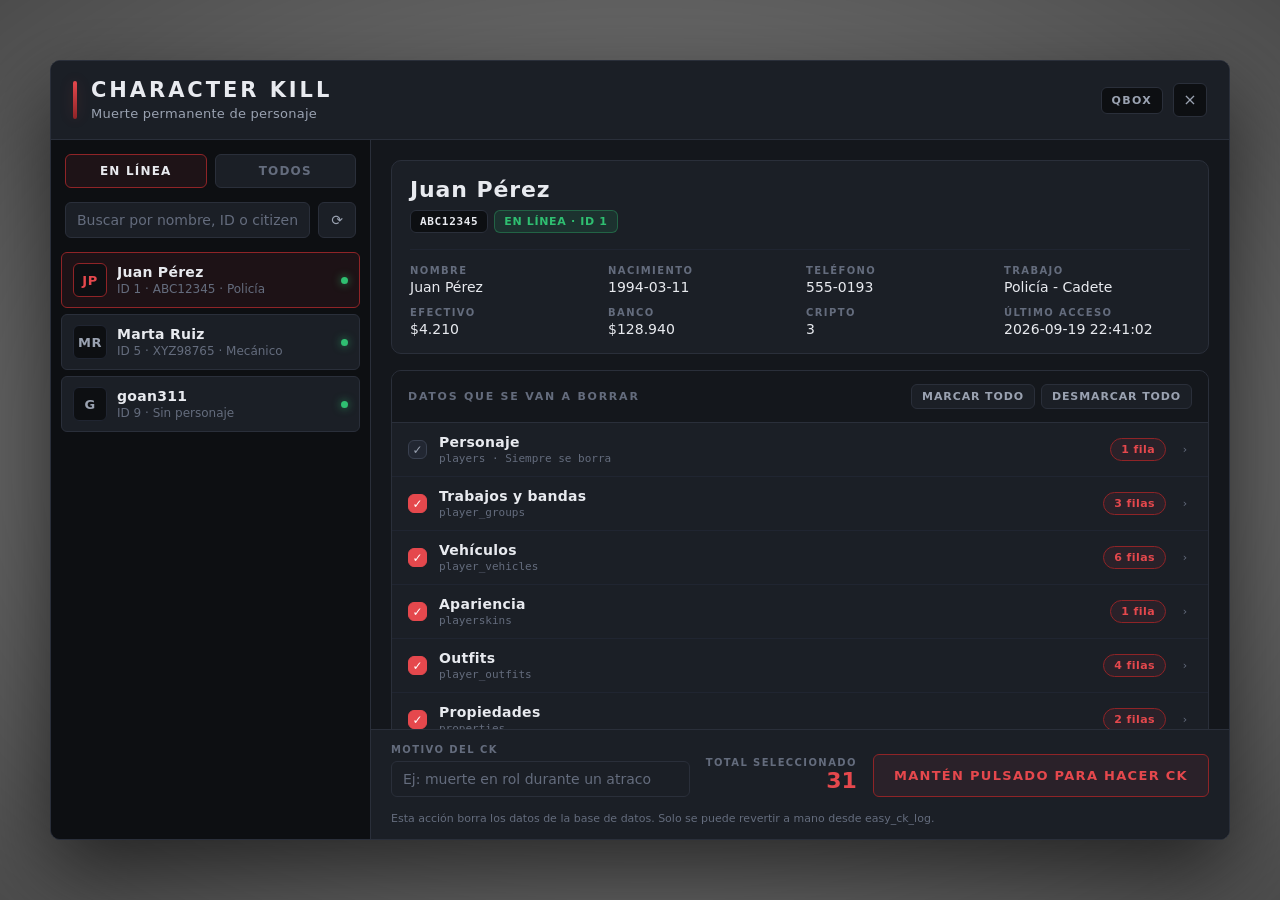
==== tools/demo.html @ 2320523f "scroll" ====
<!DOCTYPE html>
<html lang="es">
<head>
<meta charset="utf-8">
<title>easy-ck · demo</title>
<link rel="stylesheet" href="../html/style.css">
</head>
<body>
<!-- Demo de la interfaz para ajustar el diseño sin levantar el servidor.
     Carga el html/style.css y el html/app.js de verdad y les envía datos de ejemplo.

     El navegador no deja leer archivos con file://, así que se sirve la carpeta:
       python3 -m http.server 8000
     y se abre http://localhost:8000/tools/demo.html -->
<div id="host"></div>

<script>
// Carga el cuerpo real de html/index.html dentro de esta página.
fetch('../html/index.html')
    .then((response) => response.text())
    .then((html) => {
        const doc = new DOMParser().parseFromString(html, 'text/html');
        document.getElementById('host').innerHTML = doc.getElementById('app').outerHTML;
        document.getElementById('app').classList.add('hidden');

        const script = document.createElement('script');
        script.src = '../html/app.js';
        script.onload = start;
        document.body.appendChild(script);
    });

const LOCALE = {
    title: 'Character Kill', subtitle: 'Muerte permanente de personaje',
    tab_online: 'En línea', tab_all: 'Todos', search: 'Buscar por nombre, ID o citizenid...',
    search_all: 'Buscar por nombre o citizenid...', load_more: 'Cargar más',
    no_players: 'No hay jugadores conectados', no_results: 'Ningún personaje coincide con la búsqueda',
    no_char: 'Sin personaje', empty_title: 'Selecciona un jugador',
    empty_text: 'Elige a alguien de la lista o busca un personaje desconectado para ver todo lo que se va a borrar.',
    loading: 'Cargando...', data: 'Datos que se van a borrar', select_all: 'Marcar todo',
    select_none: 'Desmarcar todo', locked: 'Siempre se borra', rows: 'filas', row: 'fila',
    empty_table: 'Sin datos', more_rows: 'y %s filas más', soft_delete: 'Se marcará como borrado',
    total: 'Total seleccionado', reason: 'Motivo del CK', reason_ph: 'Ej: muerte en rol durante un atraco',
    reason_req: 'Obligatorio', kill: 'Mantén pulsado para hacer CK', killing: 'Ejecutando CK...',
    close: 'Cerrar', status_online: 'En línea', status_offline: 'Desconectado',
    nothing_selected: 'No has seleccionado ninguna tabla.',
    irreversible: 'Esta acción borra los datos de la base de datos. Solo se puede revertir a mano desde easy_ck_log.',
    f_name: 'Nombre', f_birth: 'Nacimiento', f_phone: 'Teléfono', f_job: 'Trabajo',
    f_gang: 'Banda', f_cash: 'Efectivo', f_bank: 'Banco', f_crypto: 'Cripto', f_last_seen: 'Último acceso',
};

function table(name, label, count, columns, rows, extra) {
    return Object.assign({ table: name, label, count, columns, rows, mode: 'delete', locked: false, selected: true }, extra || {});
}

function start() {
    window.postMessage({ action: 'open', data: {
        locale: LOCALE, framework: 'qbox', requireReason: false,
        players: [
            { id: 1, steam: 'jaiminator21', charId: 'ABC12345', name: 'Juan Pérez', job: 'Policía' },
            { id: 5, steam: 'Piquito2310', charId: 'XYZ98765', name: 'Marta Ruiz', job: 'Mecánico' },
            { id: 9, steam: 'goan311', charId: null, name: null, job: null },
        ],
    } }, '*');

    setTimeout(() => window.postMessage({ action: 'preview', data: {
        charId: 'ABC12345', name: 'Juan Pérez', online: 1, framework: 'qbox',
        summary: [
            { key: 'f_name', value: 'Juan Pérez' }, { key: 'f_birth', value: '1994-03-11' },
            { key: 'f_phone', value: '555-0193' }, { key: 'f_job', value: 'Policía - Cadete' },
            { key: 'f_cash', value: '$4.210' }, { key: 'f_bank', value: '$128.940' },
            { key: 'f_crypto', value: '3' }, { key: 'f_last_seen', value: '2026-09-19 22:41:02' },
        ],
        tables: [
            table('players', 'Personaje', 1, ['citizenid', 'name', 'money'],
                [['ABC12345', 'jaiminator21', '{"cash":4210,"bank":128940}']], { locked: true }),
            table('player_groups', 'Trabajos y bandas', 3, ['group', 'type', 'grade'],
                [['police', 'job', '0'], ['vagos', 'gang', '2'], ['unemployed', 'job', '0']]),
            table('player_vehicles', 'Vehículos', 6, ['plate', 'vehicle', 'garage', 'state'],
                [['ABC 123', 'sultan', 'legionsquare', '1'], ['DEF 456', 'kuruma', 'pillboxgarage', '0'],
                 ['GHI 789', 'dominator', 'legionsquare', '1'], ['JKL 012', 'blista', 'impound', '2'],
                 ['MNO 345', 'faggio', 'legionsquare', '1']]),
            table('playerskins', 'Apariencia', 1, ['model'], [['mp_m_freemode_01']]),
            table('player_outfits', 'Outfits', 4, ['outfitname', 'model'],
                [['Uniforme', 'mp_m_freemode_01'], ['Playa', 'mp_m_freemode_01'],
                 ['Traje', 'mp_m_freemode_01'], ['Gimnasio', 'mp_m_freemode_01']]),
            table('properties', 'Propiedades', 2, ['id', 'name'], [['12', 'Mirror Park 4'], ['31', 'Trastero']]),
            table('phone_messages', 'Mensajes', 184, ['number'], [['555-0101'], ['555-0102'], ['555-0103']], { selected: false }),
            table('player_contacts', 'Contactos', 42, ['name', 'number'],
                [['Marta', '555-0102'], ['Taller', '555-0177']], { selected: false }),
            table('phone_invoices', 'Facturas', 9, ['amount', 'society'], [['1200', 'mechanic']]),
            table('crypto_transactions', 'Cripto', 5, ['title', 'message'], [['Compra', '+2 QBit']]),
        ],
    } }, '*'), 60);
}
</script>
</body>
</html>
---- html/style.css ----
/* 21-easyck --------------------------------------------------------------
   Misma linea grafica que 21-hud y 21-garages: grafito, linea de 1px,
   titulos en versalitas, barrita de acento en la cabecera y el acento
   marcando lo activo. Aqui el acento es rojo porque todo lo que hace este
   panel es destructivo.
------------------------------------------------------------------------ */

:root {
    --bg-deep:    #0d0f12;
    --bg-panel:   #14171c;
    --bg-raised:  #1b1f26;
    --bg-hover:   #222732;
    --line:       #2a2f3a;
    --line-soft:  #202531;

    --text:       #e8eaef;
    --dim:        #9aa2b1;
    --faint:      #646c7d;

    --accent:      #e5484d;
    --accent-dim:  #8f2427;
    --accent-lift: #f26b70;
    --accent-glow: rgba(229, 72, 77, .18);
    --accent-tint: rgba(229, 72, 77, .08);

    --good:      #2fbf71;
    --good-soft: rgba(47, 191, 113, .12);
    --warn:      #d8a341;
    --warn-soft: rgba(216, 163, 65, .12);

    --radius:    10px;
    --radius-sm: 6px;
    --font: 'Rajdhani', 'Segoe UI Semibold', 'Segoe UI', system-ui, -apple-system, sans-serif;
}

* { box-sizing: border-box; margin: 0; padding: 0; }

body {
    font-family: var(--font);
    color: var(--text);
    background: transparent;
    height: 100vh;
    overflow: hidden;
    user-select: none;
}

.hidden { display: none !important; }

#app {
    position: fixed;
    inset: 0;
    display: grid;
    place-items: center;
    background: radial-gradient(ellipse at center, rgba(0, 0, 0, .45) 0%, rgba(0, 0, 0, .7) 100%);
}

.panel {
    width: min(1180px, 93vw);
    height: min(780px, 88vh);
    display: flex;
    flex-direction: column;
    background: var(--bg-panel);
    border: 1px solid var(--line);
    border-radius: var(--radius);
    box-shadow: 0 32px 80px rgba(0, 0, 0, .6);
    overflow: hidden;
    animation: panelRise .22s cubic-bezier(.2, .8, .3, 1);
}

@keyframes panelRise {
    from { opacity: 0; transform: translateY(12px); }
    to   { opacity: 1; transform: none; }
}

/* ── Cabecera ────────────────────────────────────────────────────────── */

.panel-head {
    display: flex;
    align-items: center;
    justify-content: space-between;
    gap: 20px;
    padding: 18px 22px;
    background: var(--bg-raised);
    border-bottom: 1px solid var(--line);
}

.brand { position: relative; padding-left: 18px; }

.brand::before {
    content: '';
    position: absolute;
    left: 0;
    top: 2px;
    width: 4px;
    height: 38px;
    border-radius: 2px;
    background: linear-gradient(180deg, var(--accent), var(--accent-dim));
    box-shadow: 0 0 14px var(--accent-glow);
}

.brand h1 {
    font-size: 21px;
    font-weight: 700;
    letter-spacing: .14em;
    text-transform: uppercase;
    line-height: 1.1;
}

.brand p { margin-top: 4px; font-size: 13px; color: var(--dim); letter-spacing: .02em; }

.head-right { display: flex; align-items: center; gap: 10px; }

.badge {
    font-size: 11px;
    font-weight: 700;
    text-transform: uppercase;
    letter-spacing: .12em;
    color: var(--dim);
    background: var(--bg-deep);
    border: 1px solid var(--line);
    padding: 6px 10px;
    border-radius: var(--radius-sm);
}

.icon-btn {
    width: 34px;
    height: 34px;
    flex: none;
    border: 1px solid var(--line);
    border-radius: var(--radius-sm);
    background: var(--bg-deep);
    color: var(--dim);
    font-size: 16px;
    line-height: 1;
    font-family: inherit;
    cursor: pointer;
    transition: background .15s ease, border-color .15s ease, color .15s ease;
}

.icon-btn:hover { background: var(--accent); border-color: var(--accent); color: #fff; }

/* ── Cuerpo ──────────────────────────────────────────────────────────── */

.panel-body {
    flex: 1;
    display: grid;
    grid-template-columns: 320px 1fr;
    min-height: 0;
}

/* ── Barra lateral ───────────────────────────────────────────────────── */

.sidebar {
    display: flex;
    flex-direction: column;
    min-height: 0;
    background: var(--bg-deep);
    border-right: 1px solid var(--line);
}

.tabs { display: flex; flex: none; gap: 8px; padding: 14px 14px 0; }

.tab {
    flex: 1;
    padding: 9px;
    font-family: inherit;
    font-size: 12px;
    font-weight: 700;
    letter-spacing: .1em;
    text-transform: uppercase;
    color: var(--faint);
    background: var(--bg-raised);
    border: 1px solid var(--line);
    border-radius: var(--radius-sm);
    cursor: pointer;
    transition: background .16s ease, border-color .16s ease, color .16s ease;
}

.tab:hover { background: var(--bg-hover); color: var(--text); }
.tab.active { background: var(--accent-tint); border-color: var(--accent-dim); color: var(--text); }

.search { display: flex; flex: none; gap: 8px; padding: 14px; }

.search input,
.reason-wrap input {
    flex: 1;
    min-width: 0;
    background: var(--bg-raised);
    border: 1px solid var(--line);
    border-radius: var(--radius-sm);
    padding: 9px 11px;
    color: var(--text);
    font-family: inherit;
    font-size: 14px;
    outline: none;
    transition: border-color .15s ease;
}

.search input:focus,
.reason-wrap input:focus { border-color: var(--accent-dim); }
.search input::placeholder,
.reason-wrap input::placeholder { color: var(--faint); }

.ghost-btn {
    font-family: inherit;
    font-size: 14px;
    color: var(--dim);
    background: var(--bg-raised);
    border: 1px solid var(--line);
    border-radius: var(--radius-sm);
    padding: 0 12px;
    cursor: pointer;
    transition: background .15s ease, border-color .15s ease, color .15s ease;
}

.ghost-btn:hover { background: var(--bg-hover); border-color: #39404f; color: var(--text); }

.ghost-btn.sm {
    padding: 5px 10px;
    font-size: 11px;
    font-weight: 700;
    letter-spacing: .08em;
    text-transform: uppercase;
}

.list { flex: 1; min-height: 0; overflow-y: auto; padding: 0 10px 10px; }

.entry {
    display: flex;
    align-items: center;
    gap: 10px;
    padding: 10px 11px;
    margin-bottom: 6px;
    background: var(--bg-raised);
    border: 1px solid var(--line);
    border-radius: var(--radius-sm);
    cursor: pointer;
    transition: background .16s ease, border-color .16s ease;
}

.entry:hover { background: var(--bg-hover); border-color: #39404f; }
.entry.active { background: var(--accent-tint); border-color: var(--accent-dim); }

.avatar {
    width: 34px;
    height: 34px;
    flex: none;
    display: grid;
    place-items: center;
    background: var(--bg-deep);
    border: 1px solid var(--line-soft);
    border-radius: var(--radius-sm);
    font-size: 13px;
    font-weight: 700;
    letter-spacing: .04em;
    color: var(--dim);
}

.entry.active .avatar { color: var(--accent); border-color: var(--accent-dim); }

.entry-info { flex: 1; min-width: 0; }

.entry-name {
    font-size: 14px;
    font-weight: 600;
    letter-spacing: .02em;
    white-space: nowrap;
    overflow: hidden;
    text-overflow: ellipsis;
}

.entry-meta {
    margin-top: 2px;
    font-size: 12px;
    color: var(--faint);
    white-space: nowrap;
    overflow: hidden;
    text-overflow: ellipsis;
}

.dot { width: 7px; height: 7px; flex: none; border-radius: 50%; background: #39404f; }
.dot.on { background: var(--good); box-shadow: 0 0 8px rgba(47, 191, 113, .7); }

.more-btn {
    flex: none;
    margin: 0 14px 14px;
    padding: 9px;
    font-family: inherit;
    font-size: 12px;
    font-weight: 700;
    letter-spacing: .08em;
    text-transform: uppercase;
    color: var(--dim);
    background: var(--bg-raised);
    border: 1px solid var(--line);
    border-radius: var(--radius-sm);
    cursor: pointer;
    transition: background .15s ease, color .15s ease;
}

.more-btn:hover { background: var(--bg-hover); color: var(--text); }

.list-empty { padding: 28px 14px; text-align: center; font-size: 13px; color: var(--faint); }

/* ── Contenido ───────────────────────────────────────────────────────── */

.content { display: flex; flex-direction: column; min-height: 0; }

.empty {
    flex: 1;
    display: flex;
    flex-direction: column;
    align-items: center;
    justify-content: center;
    gap: 10px;
    padding: 40px;
    text-align: center;
}

.empty-mark {
    width: 52px;
    height: 52px;
    display: grid;
    place-items: center;
    font-size: 24px;
    color: var(--faint);
    background: var(--bg-raised);
    border: 1px solid var(--line);
    border-radius: var(--radius);
}

.empty h2 {
    font-size: 15px;
    font-weight: 700;
    letter-spacing: .14em;
    text-transform: uppercase;
}

.empty p { max-width: 400px; font-size: 13px; color: var(--faint); line-height: 1.5; }

.preview {
    flex: 1;
    min-height: 0;
    overflow-y: auto;
    padding: 20px;
    display: flex;
    flex-direction: column;
    gap: 16px;
}

/* Sin esto las tarjetas se encogen para caber en la columna flex y la lista de
   tablas se queda recortada en vez de desbordar: nunca aparece la barra de
   desplazamiento. Deben conservar su alto y dejar que scrollee el contenedor. */
.preview > * { flex: 0 0 auto; }

.card {
    background: var(--bg-raised);
    border: 1px solid var(--line);
    border-radius: var(--radius);
    overflow: hidden;
}

/* Ficha del personaje */

.char-card { padding: 16px 18px; }

.char-head h2 { font-size: 22px; font-weight: 700; letter-spacing: .04em; }

.chips { display: flex; flex-wrap: wrap; gap: 6px; margin-top: 8px; }

.chip {
    font-size: 11px;
    font-weight: 600;
    letter-spacing: .06em;
    text-transform: uppercase;
    padding: 4px 9px;
    border-radius: var(--radius-sm);
    background: var(--bg-deep);
    border: 1px solid var(--line);
    color: var(--dim);
}

.chip.mono { font-family: ui-monospace, Menlo, Consolas, monospace; text-transform: none; color: var(--text); }
.chip.on { color: var(--good); border-color: rgba(47, 191, 113, .35); background: var(--good-soft); }

.fields {
    display: grid;
    grid-template-columns: repeat(auto-fill, minmax(150px, 1fr));
    gap: 12px;
    margin-top: 16px;
    padding-top: 15px;
    border-top: 1px solid var(--line-soft);
}

.field-label {
    font-size: 10px;
    font-weight: 700;
    letter-spacing: .14em;
    text-transform: uppercase;
    color: var(--faint);
}

.field-value { margin-top: 3px; font-size: 14px; word-break: break-word; }

/* Tablas */

.card-head {
    display: flex;
    align-items: center;
    justify-content: space-between;
    gap: 12px;
    padding: 13px 16px;
    background: var(--bg-panel);
    border-bottom: 1px solid var(--line);
}

.card-head h3 {
    font-size: 11px;
    font-weight: 700;
    letter-spacing: .16em;
    text-transform: uppercase;
    color: var(--faint);
}

.card-head-actions { display: flex; gap: 6px; }

.table-row { border-bottom: 1px solid var(--line-soft); }
.table-row:last-child { border-bottom: none; }
.table-row.off .table-label,
.table-row.off .table-sub { opacity: .45; }

.table-main {
    display: flex;
    align-items: center;
    gap: 12px;
    padding: 11px 16px;
    cursor: pointer;
    transition: background .14s ease;
}

.table-main:hover { background: var(--bg-hover); }

.check {
    width: 19px;
    height: 19px;
    flex: none;
    display: grid;
    place-items: center;
    border: 1px solid var(--line);
    border-radius: var(--radius-sm);
    background: var(--bg-deep);
    font-size: 12px;
    line-height: 1;
    color: transparent;
    transition: background .14s ease, border-color .14s ease, color .14s ease;
}

.check.on { background: var(--accent); border-color: var(--accent); color: #fff; }
.check.locked { background: var(--bg-hover); border-color: #39404f; color: var(--dim); }

.table-name { flex: 1; min-width: 0; }

.table-label { font-size: 14px; font-weight: 600; letter-spacing: .02em; }

.table-sub {
    margin-top: 2px;
    font-size: 11px;
    color: var(--faint);
    font-family: ui-monospace, Menlo, Consolas, monospace;
}

.count {
    font-size: 11px;
    font-weight: 700;
    letter-spacing: .04em;
    padding: 4px 10px;
    border-radius: 999px;
    background: var(--bg-deep);
    border: 1px solid var(--line);
    color: var(--faint);
    font-variant-numeric: tabular-nums;
}

.count.has { color: var(--accent); border-color: var(--accent-dim); background: var(--accent-tint); }
.count.soft { color: var(--warn); border-color: rgba(216, 163, 65, .35); background: var(--warn-soft); }

.caret {
    width: 14px;
    text-align: center;
    font-size: 11px;
    color: var(--faint);
    transition: transform .16s ease;
}

.table-row.open .caret { transform: rotate(90deg); }

.rows { display: none; padding: 0 16px 14px 47px; overflow-x: auto; }
.table-row.open .rows { display: block; }

table { width: 100%; border-collapse: collapse; font-size: 12px; }

th {
    padding: 6px 12px 6px 0;
    text-align: left;
    font-size: 10px;
    font-weight: 700;
    letter-spacing: .12em;
    text-transform: uppercase;
    color: var(--faint);
    border-bottom: 1px solid var(--line);
}

td {
    padding: 6px 12px 6px 0;
    max-width: 260px;
    overflow: hidden;
    text-overflow: ellipsis;
    white-space: nowrap;
    color: var(--dim);
    font-family: ui-monospace, Menlo, Consolas, monospace;
    border-bottom: 1px solid var(--line-soft);
}

.rows-more,
.rows-empty { padding-top: 8px; font-size: 11px; color: var(--faint); }

/* ── Pie ─────────────────────────────────────────────────────────────── */

.actions {
    display: flex;
    flex: none;
    align-items: flex-end;
    gap: 16px;
    padding: 14px 20px;
    background: var(--bg-raised);
    border-top: 1px solid var(--line);
}

.reason-wrap { flex: 1; min-width: 0; display: flex; flex-direction: column; gap: 6px; }

.reason-wrap label {
    font-size: 10px;
    font-weight: 700;
    letter-spacing: .14em;
    text-transform: uppercase;
    color: var(--faint);
}

.total-wrap { padding-bottom: 4px; text-align: right; }

.total-label {
    display: block;
    font-size: 10px;
    font-weight: 700;
    letter-spacing: .14em;
    text-transform: uppercase;
    color: var(--faint);
}

.total-value {
    font-size: 22px;
    font-weight: 700;
    color: var(--accent);
    font-variant-numeric: tabular-nums;
}

.kill-btn {
    position: relative;
    overflow: hidden;
    min-width: 270px;
    padding: 13px 20px;
    font-family: inherit;
    font-size: 13px;
    font-weight: 700;
    letter-spacing: .1em;
    text-transform: uppercase;
    color: var(--accent);
    background: var(--accent-tint);
    border: 1px solid var(--accent-dim);
    border-radius: var(--radius-sm);
    cursor: pointer;
    transition: background .15s ease, border-color .15s ease, color .15s ease;
}

.kill-btn:hover { border-color: var(--accent); background: rgba(229, 72, 77, .16); }
.kill-btn:disabled { opacity: .4; cursor: not-allowed; }

.kill-fill {
    position: absolute;
    inset: 0;
    width: 0;
    background: linear-gradient(90deg, var(--accent-dim), var(--accent));
    transition: width .06s linear;
}

.kill-label { position: relative; z-index: 1; }
.kill-btn.holding .kill-label { color: #fff; }

.warning {
    flex: none;
    padding: 0 20px 12px;
    background: var(--bg-raised);
    font-size: 11px;
    line-height: 1.45;
    color: var(--faint);
}

/* ── Aviso ───────────────────────────────────────────────────────────── */

.toast {
    position: absolute;
    bottom: 30px;
    left: 50%;
    transform: translateX(-50%);
    max-width: 640px;
    padding: 12px 18px;
    font-size: 14px;
    background: var(--bg-raised);
    border: 1px solid var(--line);
    border-radius: var(--radius-sm);
    box-shadow: 0 16px 40px rgba(0, 0, 0, .55);
    animation: panelRise .16s ease-out;
}

.toast.ok { border-color: rgba(47, 191, 113, .5); color: #9de8c2; }
.toast.err { border-color: var(--accent-dim); color: var(--accent-lift); }

/* ── Barras de desplazamiento ────────────────────────────────────────── */

::-webkit-scrollbar { width: 8px; height: 8px; }
::-webkit-scrollbar-track { background: transparent; }
::-webkit-scrollbar-thumb { background: var(--line); border-radius: 4px; }
::-webkit-scrollbar-thumb:hover { background: #39404f; }
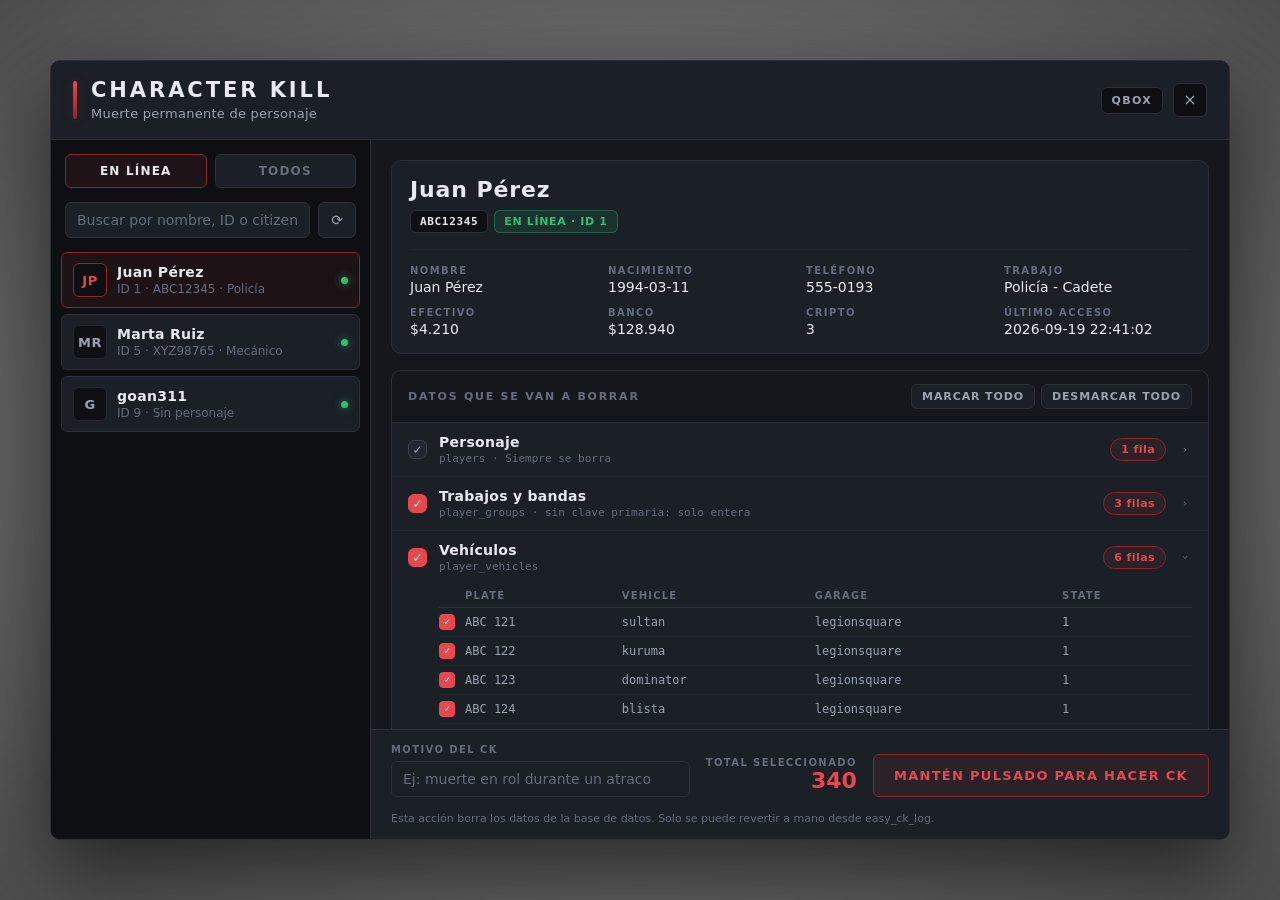
==== commit c36004ed: "auto detect tablas del personaje" ====
--- a/tools/demo.html
+++ b/tools/demo.html
@@ -43,13 +43,25 @@
     reason_req: 'Obligatorio', kill: 'Mantén pulsado para hacer CK', killing: 'Ejecutando CK...',
     close: 'Cerrar', status_online: 'En línea', status_offline: 'Desconectado',
     nothing_selected: 'No has seleccionado ninguna tabla.',
+    detected: 'detectada', no_key: 'sin clave primaria: solo entera',
+    showing: 'mostrando %s de %s', load_rows: 'Cargar todas las filas',
+    loading_rows: 'Cargando filas...', rows_selected: '%s de %s filas',
     irreversible: 'Esta acción borra los datos de la base de datos. Solo se puede revertir a mano desde easy_ck_log.',
     f_name: 'Nombre', f_birth: 'Nacimiento', f_phone: 'Teléfono', f_job: 'Trabajo',
     f_gang: 'Banda', f_cash: 'Efectivo', f_bank: 'Banco', f_crypto: 'Cripto', f_last_seen: 'Último acceso',
 };
 
-function table(name, label, count, columns, rows, extra) {
-    return Object.assign({ table: name, label, count, columns, rows, mode: 'delete', locked: false, selected: true }, extra || {});
+function rows(count, make) {
+    const out = [];
+    for (let i = 1; i <= count; i++) out.push({ id: String(i), cells: make(i) });
+    return out;
+}
+
+function table(name, label, count, columns, sample, extra) {
+    return Object.assign({
+        table: name, label, count, columns, rows: sample, key: 'id',
+        links: ['citizenid'], mode: 'delete', locked: false, discovered: false, selected: true,
+    }, extra || {});
 }
 
 function start() {
@@ -71,24 +83,28 @@
             { key: 'f_crypto', value: '3' }, { key: 'f_last_seen', value: '2026-09-19 22:41:02' },
         ],
         tables: [
-            table('players', 'Personaje', 1, ['citizenid', 'name', 'money'],
-                [['ABC12345', 'jaiminator21', '{"cash":4210,"bank":128940}']], { locked: true }),
+            table('players', 'Personaje', 1, ['name', 'money'],
+                [{ id: 'ABC12345', cells: ['jaiminator21', '{"cash":4210,"bank":128940}'] }],
+                { locked: true, key: 'citizenid' }),
             table('player_groups', 'Trabajos y bandas', 3, ['group', 'type', 'grade'],
-                [['police', 'job', '0'], ['vagos', 'gang', '2'], ['unemployed', 'job', '0']]),
+                rows(3, (i) => [['police', 'vagos', 'unemployed'][i - 1], i === 2 ? 'gang' : 'job', String(i)]),
+                { key: null }),
             table('player_vehicles', 'Vehículos', 6, ['plate', 'vehicle', 'garage', 'state'],
-                [['ABC 123', 'sultan', 'legionsquare', '1'], ['DEF 456', 'kuruma', 'pillboxgarage', '0'],
-                 ['GHI 789', 'dominator', 'legionsquare', '1'], ['JKL 012', 'blista', 'impound', '2'],
-                 ['MNO 345', 'faggio', 'legionsquare', '1']]),
-            table('playerskins', 'Apariencia', 1, ['model'], [['mp_m_freemode_01']]),
+                rows(6, (i) => [`ABC 12${i}`, ['sultan', 'kuruma', 'dominator', 'blista', 'faggio', 'sentinel'][i - 1], 'legionsquare', '1']),
+                { open: true }),
+            table('playerskins', 'Apariencia', 1, ['model'], rows(1, () => ['mp_m_freemode_01'])),
             table('player_outfits', 'Outfits', 4, ['outfitname', 'model'],
-                [['Uniforme', 'mp_m_freemode_01'], ['Playa', 'mp_m_freemode_01'],
-                 ['Traje', 'mp_m_freemode_01'], ['Gimnasio', 'mp_m_freemode_01']]),
-            table('properties', 'Propiedades', 2, ['id', 'name'], [['12', 'Mirror Park 4'], ['31', 'Trastero']]),
-            table('phone_messages', 'Mensajes', 184, ['number'], [['555-0101'], ['555-0102'], ['555-0103']], { selected: false }),
-            table('player_contacts', 'Contactos', 42, ['name', 'number'],
-                [['Marta', '555-0102'], ['Taller', '555-0177']], { selected: false }),
-            table('phone_invoices', 'Facturas', 9, ['amount', 'society'], [['1200', 'mechanic']]),
-            table('crypto_transactions', 'Cripto', 5, ['title', 'message'], [['Compra', '+2 QBit']]),
+                rows(4, (i) => [['Uniforme', 'Playa', 'Traje', 'Gimnasio'][i - 1], 'mp_m_freemode_01'])),
+            table('properties', 'Propiedades', 2, ['name'], rows(2, (i) => [['Mirror Park 4', 'Trastero'][i - 1]]),
+                { links: ['owner'] }),
+            table('twitter_accounts', 'twitter_accounts', 2, ['username', 'created'],
+                rows(2, (i) => [['@juanp', '@jp_alt'][i - 1], '2026-04-0' + i]), { discovered: true }),
+            table('npwd_messages', 'npwd_messages', 312, ['body', 'date'],
+                rows(25, (i) => ['nos vemos en el taller', '2026-09-1' + (i % 9)]),
+                { discovered: true, links: ['sender_citizenid', 'receiver_citizenid'] }),
+            table('phone_messages', 'Mensajes', 184, ['number', 'message'],
+                rows(25, (i) => ['555-010' + i, 'a las 22:00']), { selected: false }),
+            table('phone_invoices', 'Facturas', 9, ['amount', 'society'], rows(9, (i) => [String(i * 120), 'mechanic'])),
         ],
     } }, '*'), 60);
 }
--- a/html/style.css
+++ b/html/style.css
@@ -458,6 +458,29 @@
 .check.on { background: var(--accent); border-color: var(--accent); color: #fff; }
 .check.locked { background: var(--bg-hover); border-color: #39404f; color: var(--dim); }
 
+/* Selección parcial: la tabla no va entera, solo las filas marcadas */
+.check.partial { background: var(--warn); border-color: var(--warn); color: #14171c; font-weight: 700; }
+
+/* Casilla de cada fila */
+.row-check {
+    width: 16px;
+    height: 16px;
+    display: grid;
+    place-items: center;
+    border: 1px solid var(--line);
+    border-radius: 4px;
+    background: var(--bg-deep);
+    font-size: 10px;
+    line-height: 1;
+    color: transparent;
+    cursor: pointer;
+    transition: background .12s ease, border-color .12s ease, color .12s ease;
+}
+
+.row-check:hover { border-color: #39404f; }
+.row-check.on { background: var(--accent); border-color: var(--accent); color: #fff; }
+.row-check.disabled { cursor: not-allowed; opacity: .4; color: var(--dim); }
+
 .table-name { flex: 1; min-width: 0; }
 
 .table-label { font-size: 14px; font-weight: 600; letter-spacing: .02em; }
@@ -521,8 +544,15 @@
     border-bottom: 1px solid var(--line-soft);
 }
 
+th.pick, td.pick { width: 26px; padding-right: 10px; }
+
+/* Fila desmarcada: se ve que se queda */
+tr.unchecked td { opacity: .35; }
+
 .rows-more,
 .rows-empty { padding-top: 8px; font-size: 11px; color: var(--faint); }
+
+.rows-more { display: flex; align-items: center; gap: 10px; }
 
 /* ── Pie ─────────────────────────────────────────────────────────────── */
 
